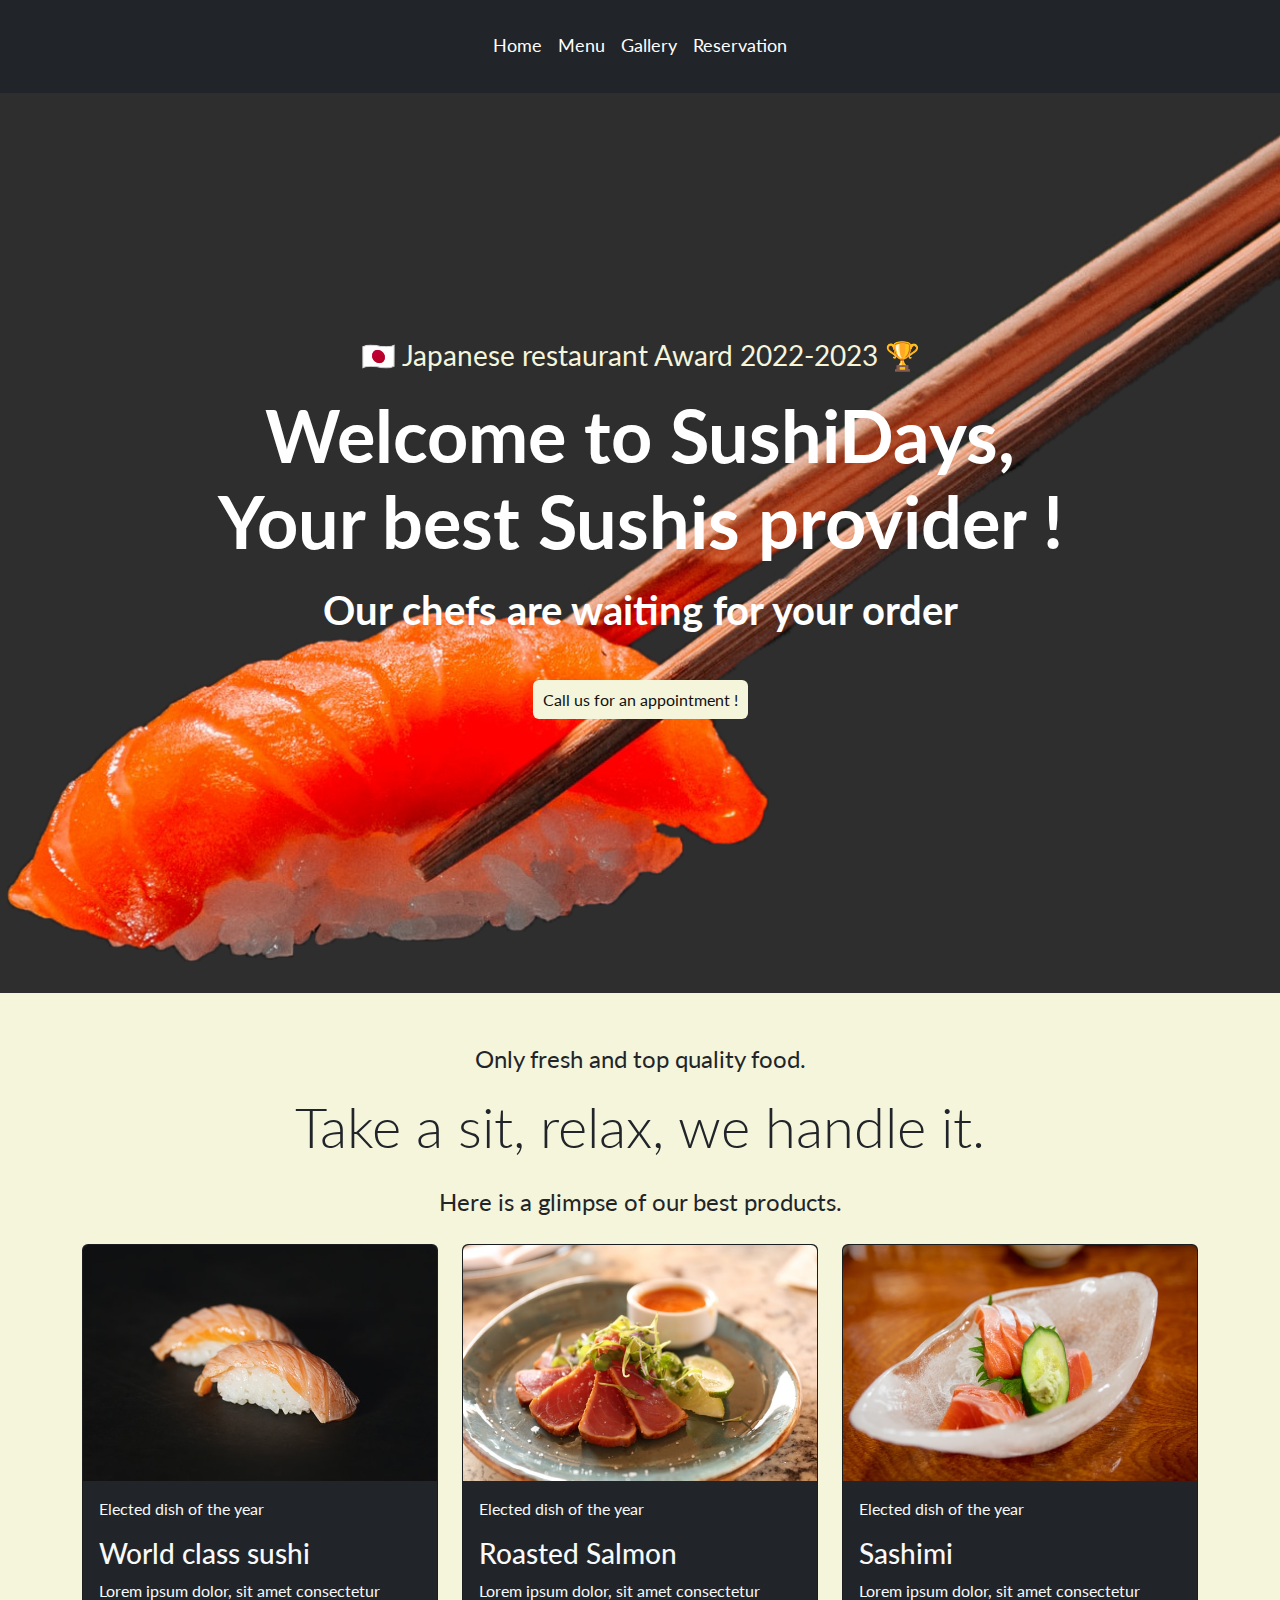
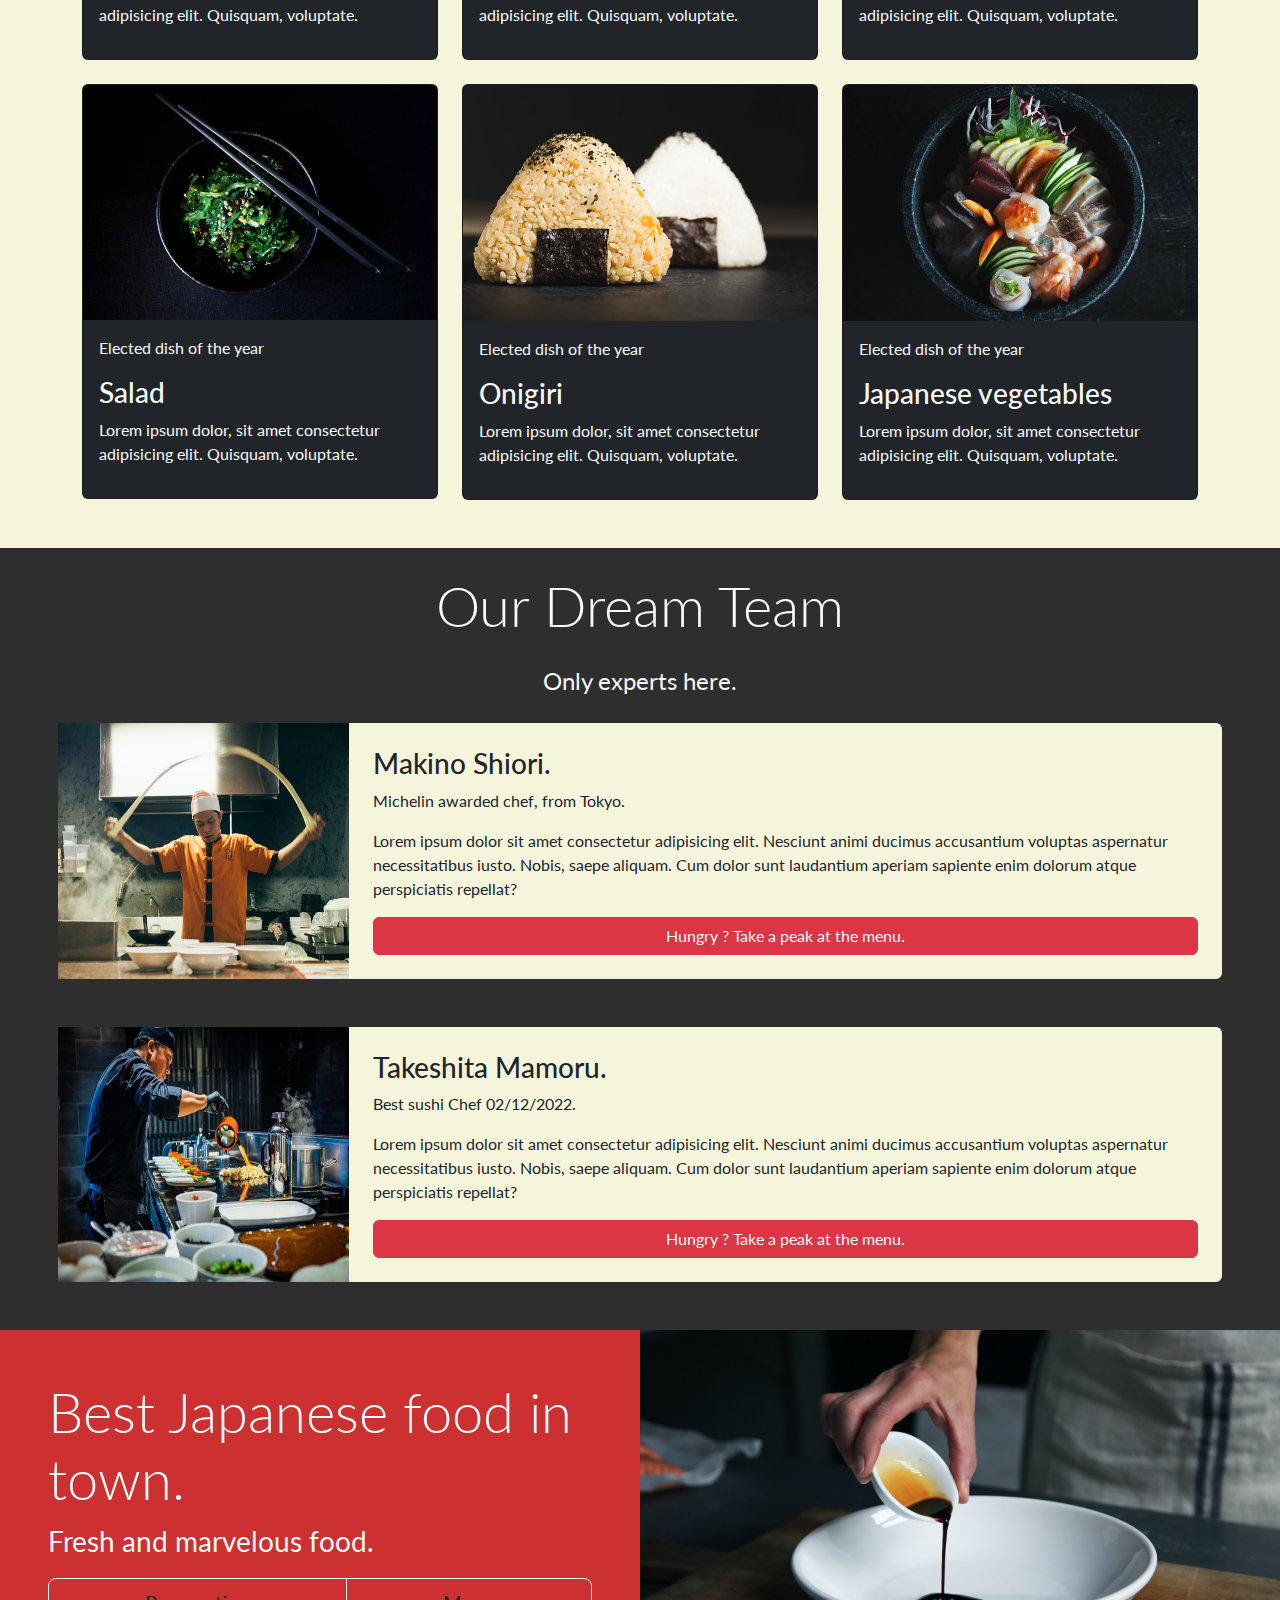
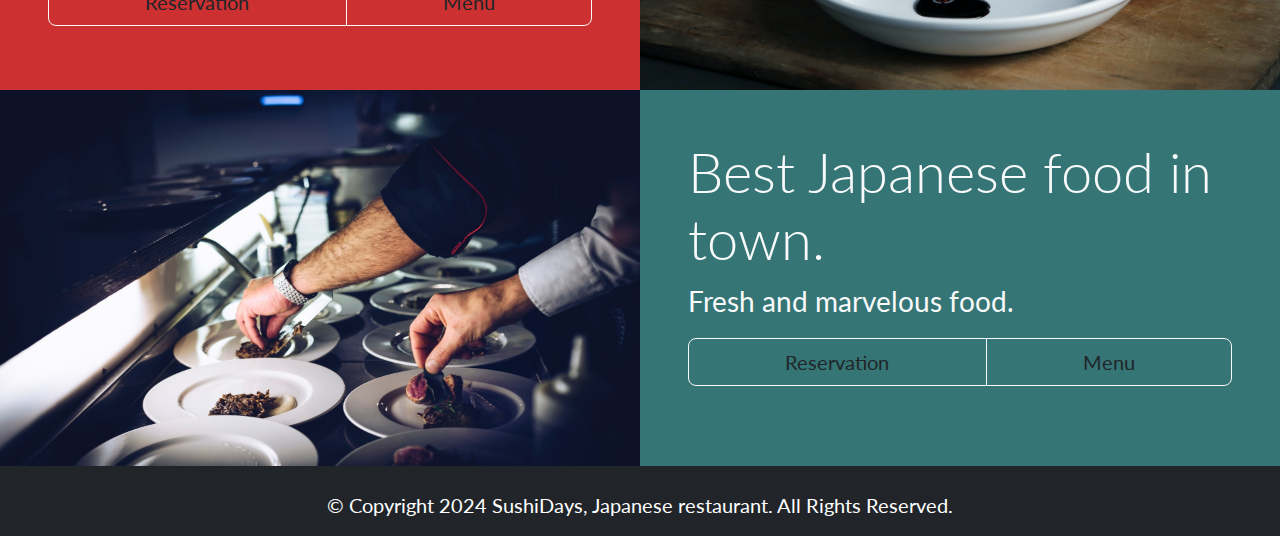
==== index.html @ d3582f54 "Ajout de contenu dans la balise h1" ====
<!DOCTYPE html>
<html lang="en">
  <head>
    <meta charset="UTF-8" />
    <meta name="viewport" content="width=device-width, initial-scale=1.0" />
    <title>SushiDays, japanese restaurant. Home</title>
    <link rel="shortcut icon" href="img/Frame 94.png" type="image/x-icon" />
    <link
      href="https://cdn.jsdelivr.net/npm/bootstrap@5.3.3/dist/css/bootstrap.min.css"
      rel="stylesheet"
      integrity="sha384-QWTKZyjpPEjISv5WaRU9OFeRpok6YctnYmDr5pNlyT2bRjXh0JMhjY6hW+ALEwIH"
      crossorigin="anonymous"
    />
    <link rel="stylesheet" href="style.css" />
  </head>
  <body>
    <header
      class="d-flex flex-column justify-content-center bg-dark w-100 px-2 py-4"
    >
      <ul class="nav nav-underline justify-content-center">
        <li class="nav-item">
          <a href="index.html" class="nav-link text-white">Home</a>
        </li>
        <li class="nav-item">
          <a href="menu.html" class="nav-link text-white">Menu</a>
        </li>
        <li class="nav-item">
          <a href="gallery.html" class="nav-link text-white">Gallery</a>
        </li>
        <li class="nav-item">
          <a href="reservation.html" class="nav-link text-white">Reservation</a>
        </li>
      </ul>
    </header>
    <div
      class="home text-center pb-5 d-flex flex-column justify-content-center align-center"
    >
      <div class="container pt-2">
        <p class="fs-3 award">🇯🇵 Japanese restaurant Award 2022-2023 🏆</p>
        <h1 class="display-2 text-white fw-bold mb-3">
          Welcome to SushiDays,<br />
          Your best Sushis provider !
        </h1>
        <p class="fs-1 text-white mb-5 fw-bolder">
          Our chefs are waiting for your order
        </p>
        <a href="reservation.html" class="button text-center"
          >Call us for an appointment !</a
        >
      </div>
    </div>
    <main class="main__content">
      <section id="presentation__products__section" class="p-5">
        <div class="container">
          <p class="fs-4 text-center">Only fresh and top quality food.</p>
          <h2 class="display-4 text-center mb-4">
            Take a sit, relax, we handle it.
          </h2>
          <p class="text-center fs-4 mb-4">
            Here is a glimpse of our best products.
          </p>

          <div class="row row-cols-1 row-cols-md-2 row-cols-lg-3 g-4">
            <article>
              <div class="card bg-dark text-light" style="min-height: 400px">
                <img
                  src="img/sushi-dish.jpg"
                  alt="sushi"
                  class="img-fluid rounded-top"
                />
                <div class="card-body">
                  <p>Elected dish of the year</p>
                  <h3>World class sushi</h3>
                  <p>
                    Lorem ipsum dolor, sit amet consectetur adipisicing elit.
                    Quisquam, voluptate.
                  </p>
                </div>
              </div>
            </article>

            <article>
              <div class="card bg-dark text-light" style="min-height: 400px">
                <img
                  src="img/roasted-salmon.jpg"
                  alt="roasted salmon"
                  class="img-fluid rounded-top"
                />
                <div class="card-body">
                  <p>Elected dish of the year</p>
                  <h3>Roasted Salmon</h3>
                  <p>
                    Lorem ipsum dolor, sit amet consectetur adipisicing elit.
                    Quisquam, voluptate.
                  </p>
                </div>
              </div>
            </article>

            <article>
              <div class="card bg-dark text-light" style="min-height: 400px">
                <img
                  src="img/sashimi.jpg"
                  alt="sashimi"
                  class="img-fluid rounded-top"
                />
                <div class="card-body">
                  <p>Elected dish of the year</p>
                  <h3>Sashimi</h3>
                  <p>
                    Lorem ipsum dolor, sit amet consectetur adipisicing elit.
                    Quisquam, voluptate.
                  </p>
                </div>
              </div>
            </article>

            <article>
              <div class="card bg-dark text-light" style="min-height: 400px">
                <img
                  src="img/reservation-1.jpg"
                  alt="salad"
                  class="img-fluid rounded-top"
                />
                <div class="card-body">
                  <p>Elected dish of the year</p>
                  <h3>Salad</h3>
                  <p>
                    Lorem ipsum dolor, sit amet consectetur adipisicing elit.
                    Quisquam, voluptate.
                  </p>
                </div>
              </div>
            </article>

            <article>
              <div class="card bg-dark text-light" style="min-height: 400px">
                <img
                  src="img/reservation-2.jpg"
                  alt="Onigiri"
                  class="img-fluid rounded-top"
                />
                <div class="card-body">
                  <p>Elected dish of the year</p>
                  <h3>Onigiri</h3>
                  <p>
                    Lorem ipsum dolor, sit amet consectetur adipisicing elit.
                    Quisquam, voluptate.
                  </p>
                </div>
              </div>
            </article>

            <article>
              <div class="card bg-dark text-light" style="min-height: 400px">
                <img
                  src="img/reservation-3.jpg"
                  alt="japanese vegetables"
                  class="img-fluid rounded-top"
                />
                <div class="card-body">
                  <p>Elected dish of the year</p>
                  <h3>Japanese vegetables</h3>
                  <p>
                    Lorem ipsum dolor, sit amet consectetur adipisicing elit.
                    Quisquam, voluptate.
                  </p>
                </div>
              </div>
            </article>
          </div>
        </div>
      </section>

      <section id="presentation__chief__section" class="d-flex flex-column">
        <h2 class="display-4 text-center text-light my-4">Our Dream Team</h2>
        <p class="fs-4 text-center text-light mb-4">Only experts here.</p>

        <div class="container p-4 p-md-0">
          <div class="row">
            <article
              class="row g-0 flex-column flex-md-row rounded mb-5 background__beige"
            >
              <div class="col-12 col-md-3">
                <img
                  src="img/chef-2.jpg"
                  alt="chef takasima jiro"
                  class="w-100 h-100 d-block"
                />
              </div>
              <div class="col-12 col-md-9">
                <div
                  class="p-4 h-100 d-flex flex-column justify-content-center"
                >
                  <h3>Makino Shiori.</h3>
                  <p>Michelin awarded chef, from Tokyo.</p>
                  <p>
                    Lorem ipsum dolor sit amet consectetur adipisicing elit.
                    Nesciunt animi ducimus accusantium voluptas aspernatur
                    necessitatibus iusto. Nobis, saepe aliquam. Cum dolor sunt
                    laudantium aperiam sapiente enim dolorum atque perspiciatis
                    repellat?
                  </p>
                  <a href="menu.html" class="btn btn-danger text-light"
                    >Hungry ? Take a peak at the menu.</a
                  >
                </div>
              </div>
            </article>

            <article
              class="row g-0 flex-column flex-md-row rounded mb-5 background__beige"
            >
              <div class="col-12 col-md-3">
                <img
                  src="img/chef-3.jpg"
                  alt="chef takasima jiro"
                  class="w-100 h-100 d-block"
                />
              </div>
              <div class="col-12 col-md-9">
                <div
                  class="p-4 h-100 d-flex flex-column justify-content-center"
                >
                  <h3>Takeshita Mamoru.</h3>
                  <p>Best sushi Chef 02/12/2022.</p>
                  <p>
                    Lorem ipsum dolor sit amet consectetur adipisicing elit.
                    Nesciunt animi ducimus accusantium voluptas aspernatur
                    necessitatibus iusto. Nobis, saepe aliquam. Cum dolor sunt
                    laudantium aperiam sapiente enim dolorum atque perspiciatis
                    repellat?
                  </p>
                  <a href="menu.html" class="btn btn-danger text-light"
                    >Hungry ? Take a peak at the menu.</a
                  >
                </div>
              </div>
            </article>
          </div>
        </div>
      </section>

      <section class="row row-cols-1 row-cols-md-2 text-light g-0">
        <div
          class="background__red order-1 p-5 ps-4 ps-lg-5 ps-md-5 d-flex flex-column"
        >
          <h2 class="display-4">Best Japanese food in town.</h2>
          <p class="fs-3">Fresh and marvelous food.</p>
          <div class="btn-group">
            <a
              href="reservation.html"
              class="btn btn-lg btn-outline-light text-dark"
              >Reservation</a
            >
            <a href="menu.html" class="btn btn-lg btn-outline-light text-dark"
              >Menu</a
            >
          </div>
        </div>

        <img src="img/img-slider-1.jpg" alt="Sauce" class="order-2" />

        <div
          class="background__darkless order-3 order-md-4 p-5 ps-4 ps-lg-5 ps-md-5 d-flex flex-column"
        >
          <h2 class="display-4">Best Japanese food in town.</h2>
          <p class="fs-3">Fresh and marvelous food.</p>
          <div class="btn-group">
            <a
              href="reservation.html"
              class="btn btn-lg btn-outline-light text-dark"
              >Reservation</a
            >
            <a href="menu.html" class="btn btn-lg btn-outline-light text-dark"
              >Menu</a
            >
          </div>
        </div>

        <img
          src="img/img-slider-2.jpg"
          alt="cuisine du restaurant sushiDays"
          class="order-4 order-md-3"
        />
      </section>
    </main>
    <footer
      class="bg-dark text-white d-flex justify-content-center align-items-center px-2 pt-4"
    >
      <p class="fs-5 text-center">
        &copy; Copyright 2024 SushiDays, Japanese restaurant. All Rights
        Reserved.
      </p>
    </footer>
    <script
      src="https://cdn.jsdelivr.net/npm/bootstrap@5.3.3/dist/js/bootstrap.bundle.min.js"
      integrity="sha384-YvpcrYf0tY3lHB60NNkmXc5s9fDVZLESaAA55NDzOxhy9GkcIdslK1eN7N6jIeHz"
      crossorigin="anonymous"
    ></script>
  </body>
</html>
---- style.css ----
/**** Importation de la police Lato ****/

@import url('https://fonts.googleapis.com/css2?family=Lato:ital,wght@0,100;0,300;0,400;0,700;0,900;1,100;1,300;1,400;1,700;1,900&display=swap');

/**** Reset ****/

*,
::before,
::after {
    margin: 0;
    padding: 0;
    box-sizing: border-box;
}

/**** Style général de la page ****/

body {
    width: 100%;
    min-height: 100vh;
    display: flex;
    flex-direction: column;
    font-family: "Lato", sans-serif;
}

.home,
#presentation__chief__section {
    background-color: #2e2e2e;
}

.home {
    background-image: url(img/sushi.png);
    background-repeat: no-repeat;
    background-position: center;
    background-size: cover;
    height: 100vh;
}

li {
    font-size: 18px;
}

.award {
    color: #f5f5dc;
}

.button {
    text-decoration: none;
    padding: 10px;
    border-radius: 6px;
    background-color: #f5f5dc;
    color: #111111;
    text-align: center;
    transition: opacity 0.3s ease-in-out;
}

.button:hover {
    opacity: 0.9;
}

.main__content {
    flex-grow: 1;
    background-color: #f5f5dc;
}

#presentation__products__section,
.background__beige,
#menu__accordion {
    background-color: #f5f5dc;
}

#presentation__products__section article div {
    transition: box-shadow 0.4s ease-in-out;
}

#presentation__products__section article div:hover {
    box-shadow: 0 4px 12px 0 rgba(0, 0, 0, 0.69);
}

#presentation__chief__section article {
    transition: transform 0.4s ease-in-out;
}

#presentation__chief__section article:hover {
    transform: translateY(-12px);
}

.background__red {
    background-color: #cc3030;
}

.background__darkless {
    background-color: #357575;
}

iframe {
    width: 100%;
    height: 450px;
    border: none;
    border-radius: 6px;
}

i {
    padding-right: 10px;
}

.reservation__btn {
    background-color: #2e2e2e;
    color: #ffffff;
}
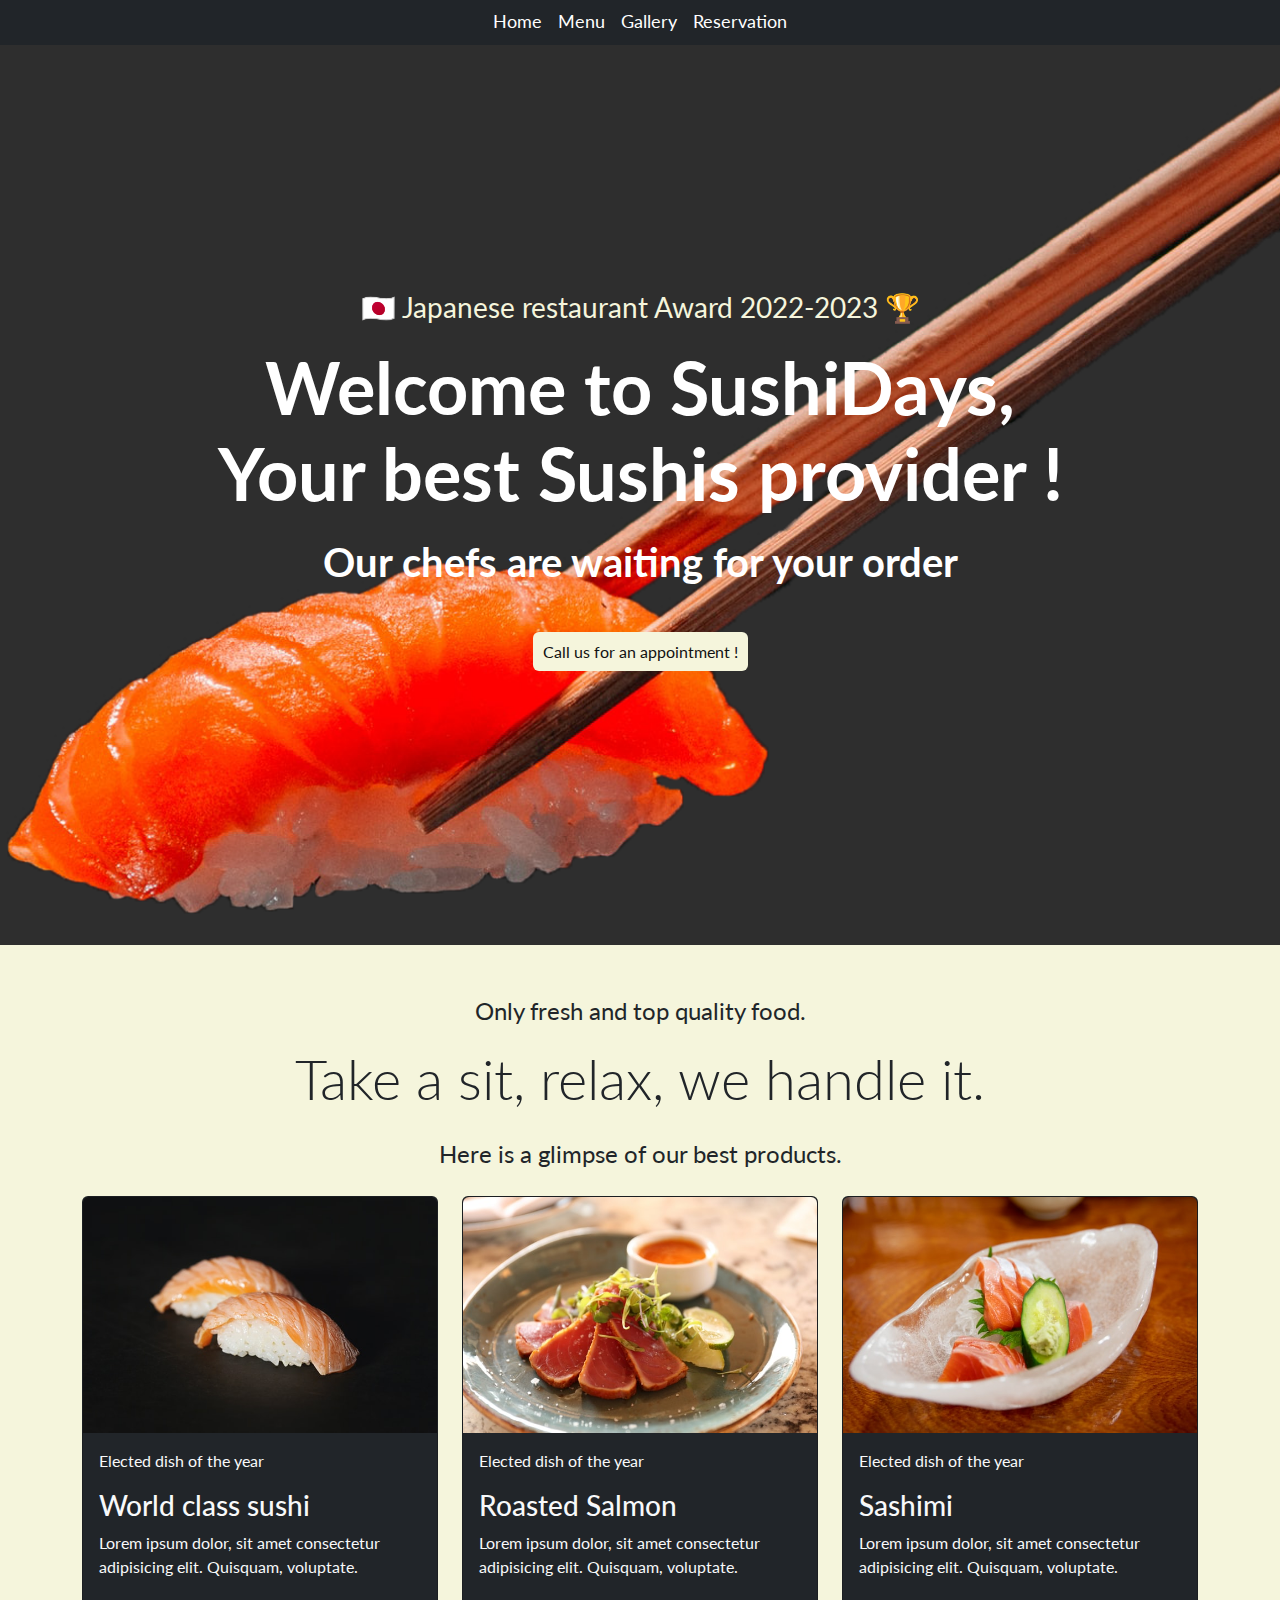
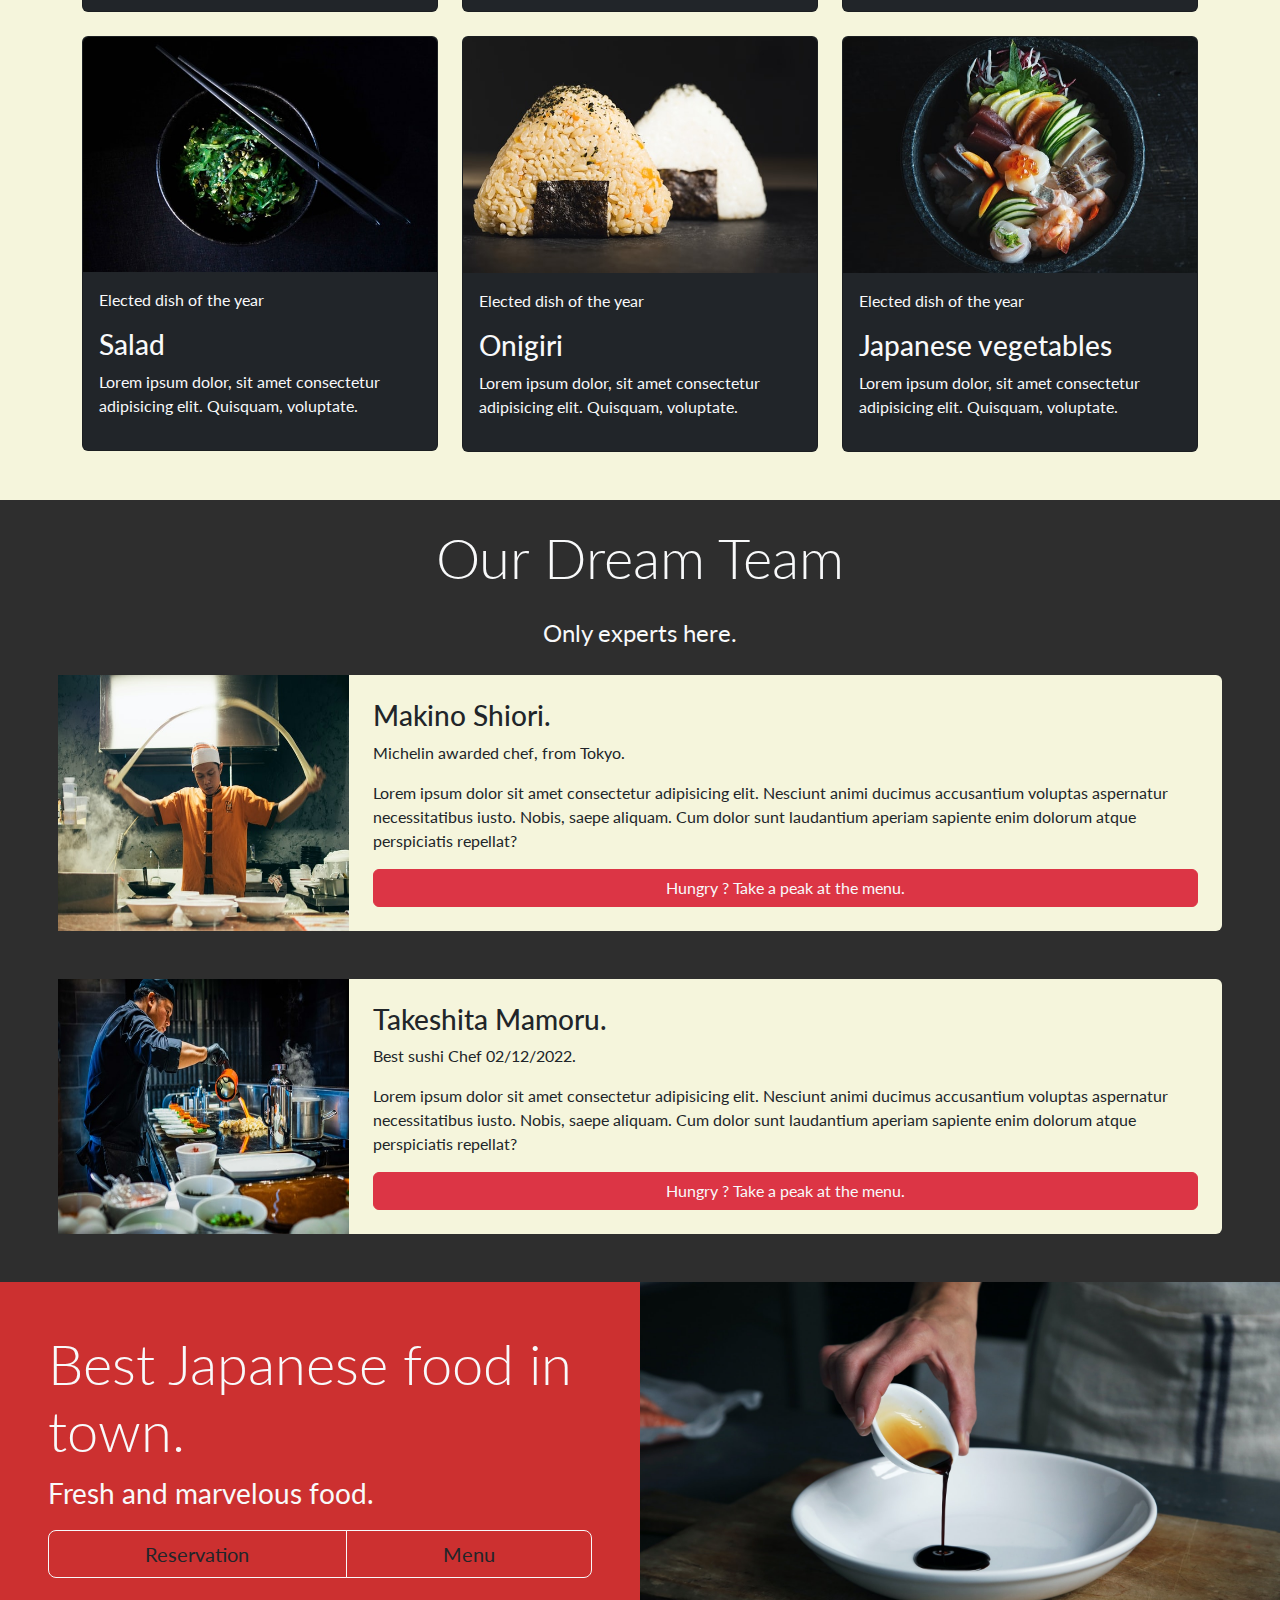
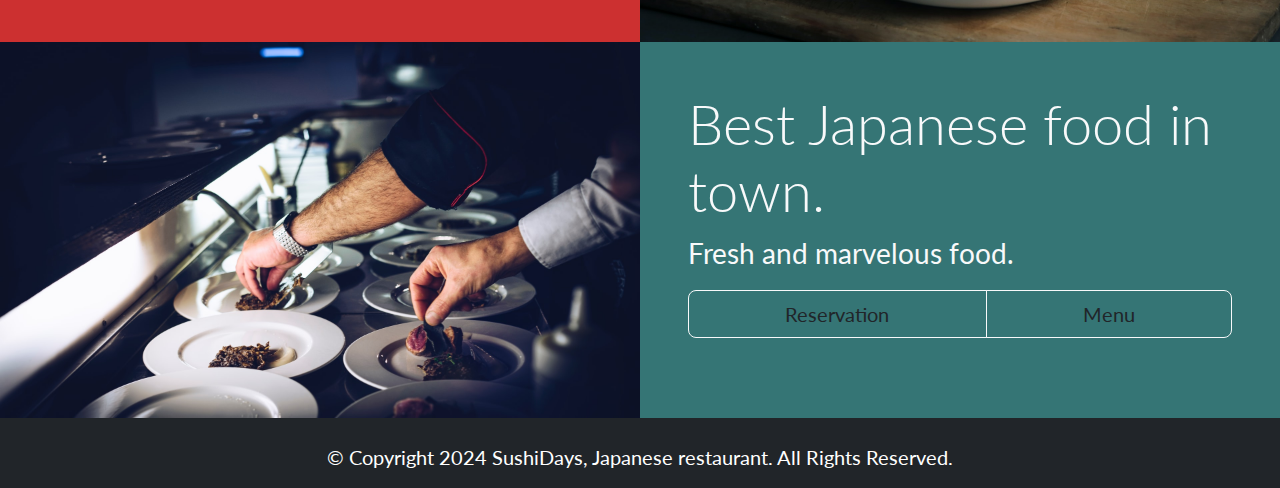
==== commit 5c3b4dd2: "Mise à jour des classes du header" ====
--- a/index.html
+++ b/index.html
@@ -15,7 +15,7 @@
   </head>
   <body>
     <header
-      class="d-flex flex-column justify-content-center bg-dark w-100 px-2 py-4"
+      class="d-flex flex-column justify-content-center bg-dark w-100 px-2"
     >
       <ul class="nav nav-underline justify-content-center">
         <li class="nav-item">
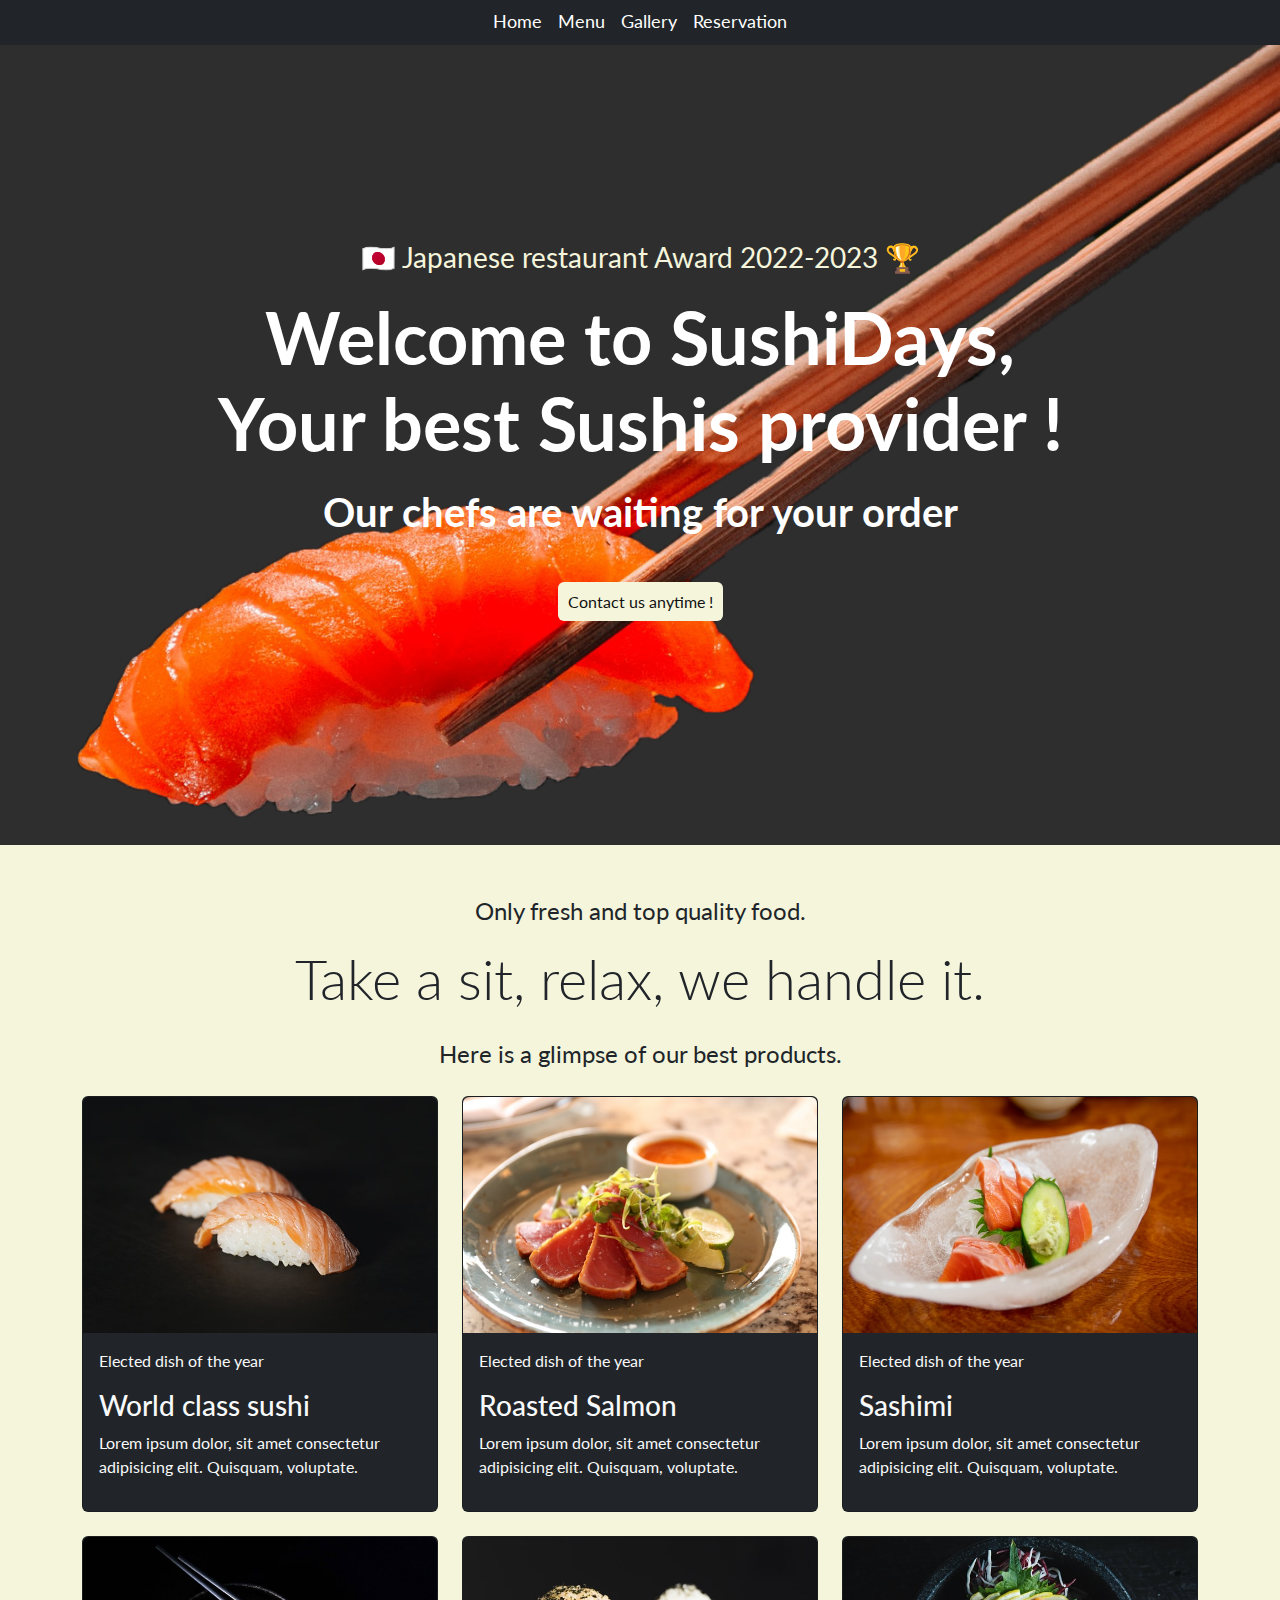
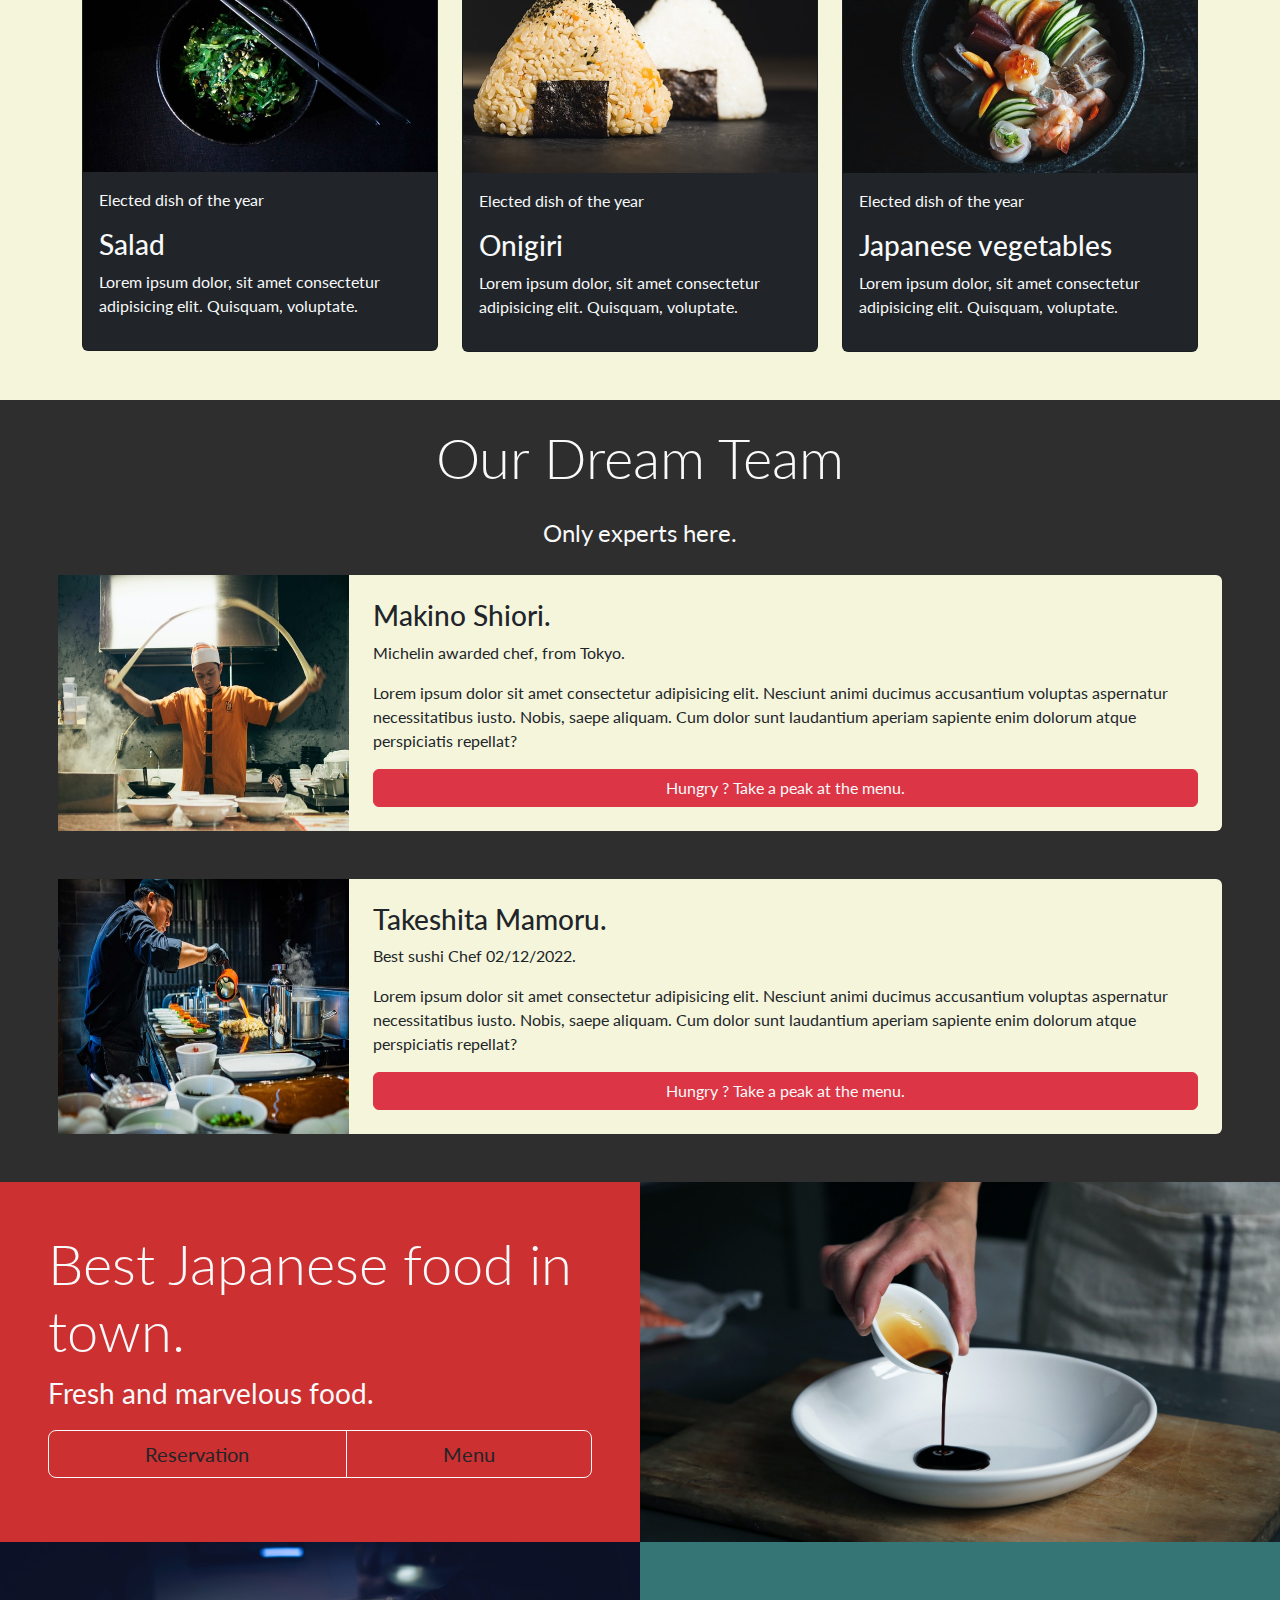
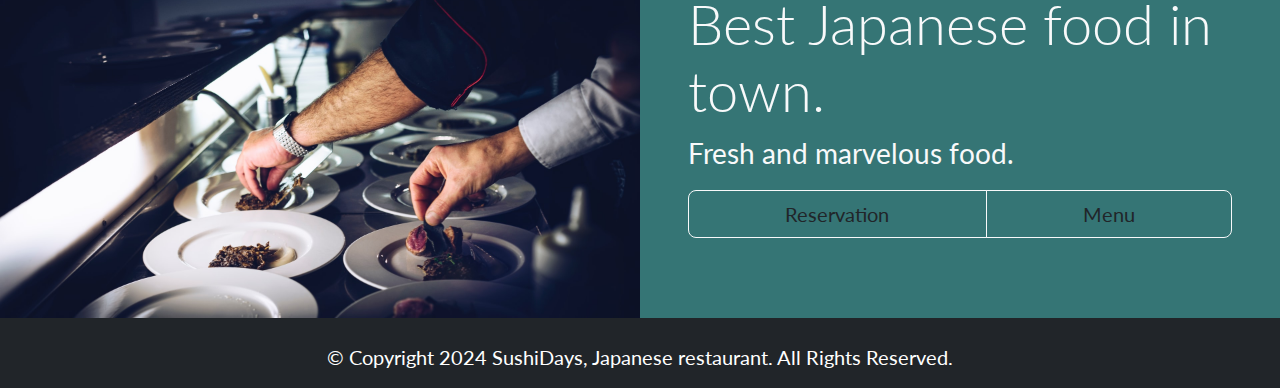
==== commit 78b73149: "Mise  à jour des fichiers" ====
--- a/index.html
+++ b/index.html
@@ -44,8 +44,8 @@
         <p class="fs-1 text-white mb-5 fw-bolder">
           Our chefs are waiting for your order
         </p>
-        <a href="reservation.html" class="button text-center"
-          >Call us for an appointment !</a
+        <a href="reservation.html" class="button text-center">
+          Contact us anytime !</a
         >
       </div>
     </div>
--- a/style.css
+++ b/style.css
@@ -32,7 +32,8 @@
     background-repeat: no-repeat;
     background-position: center;
     background-size: cover;
-    height: 100vh;
+    /*height: 100vh;*/
+    height: 800px;
 }
 
 li {
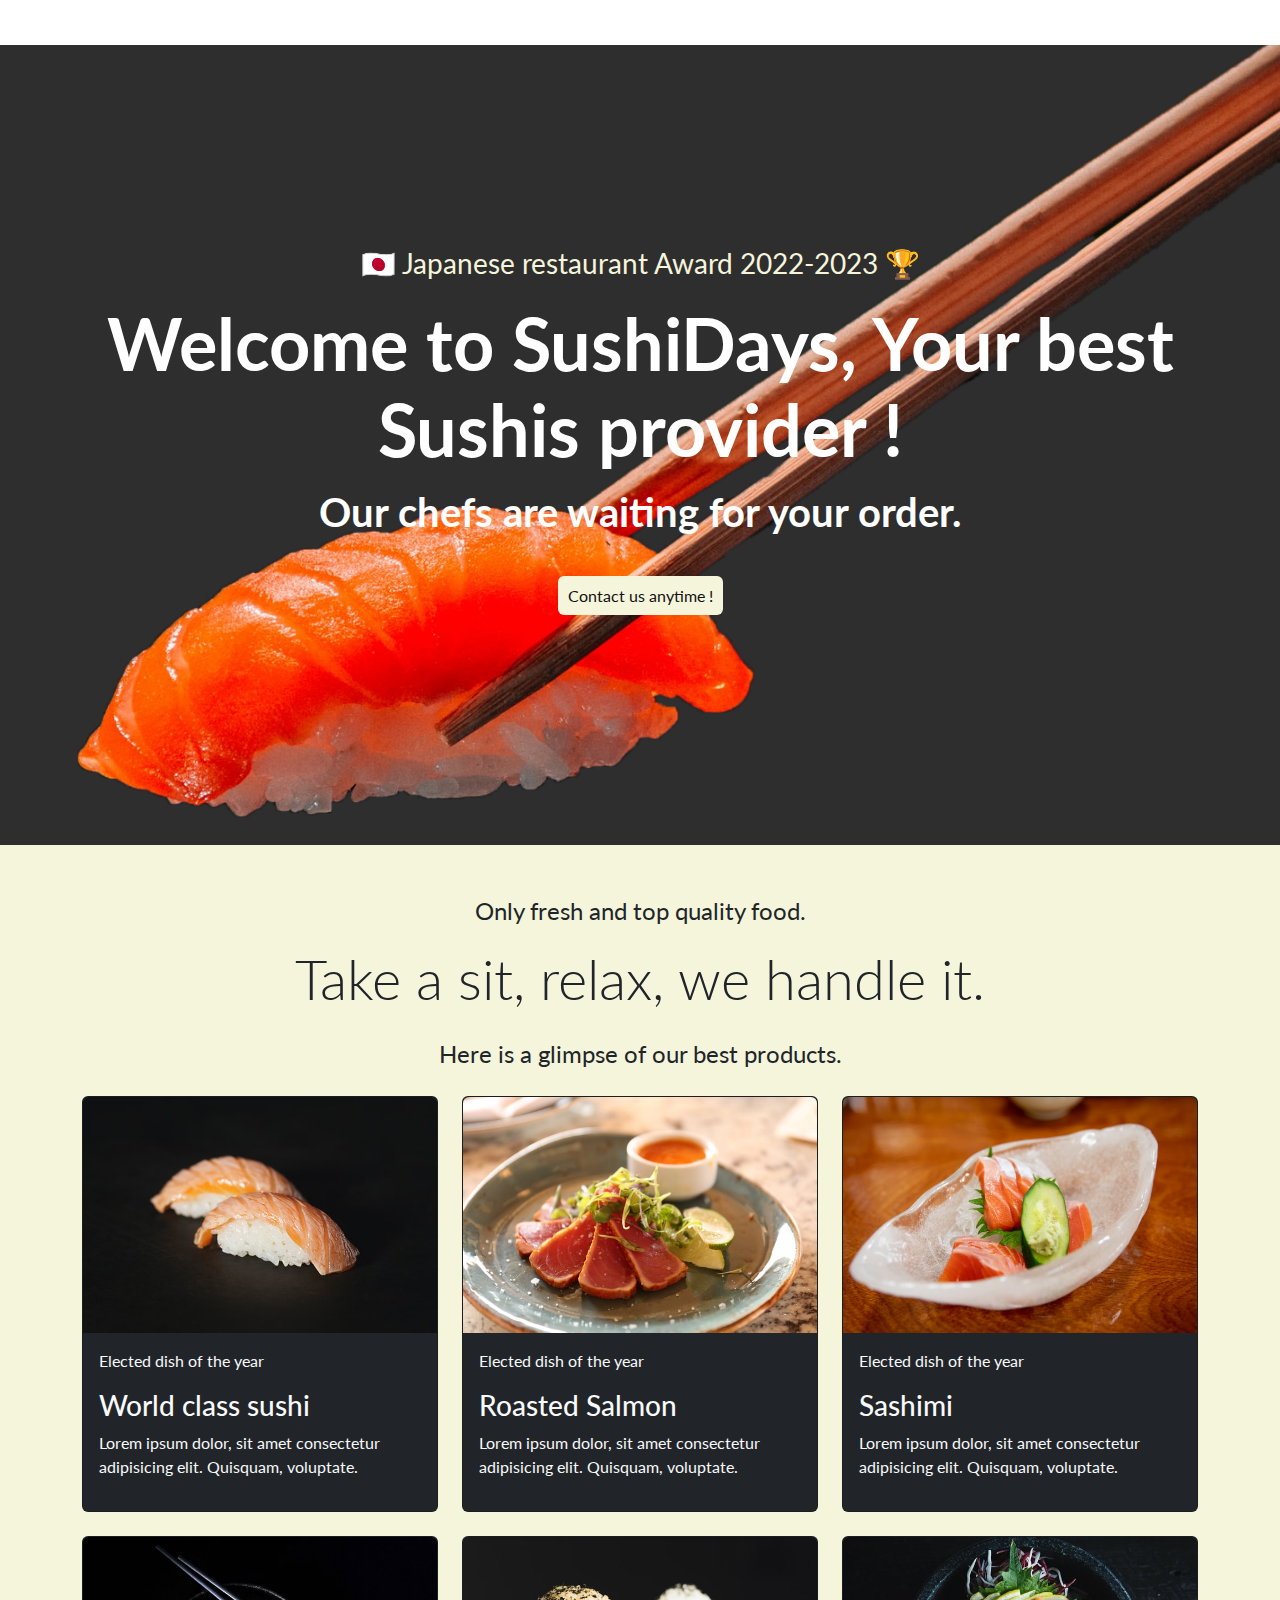
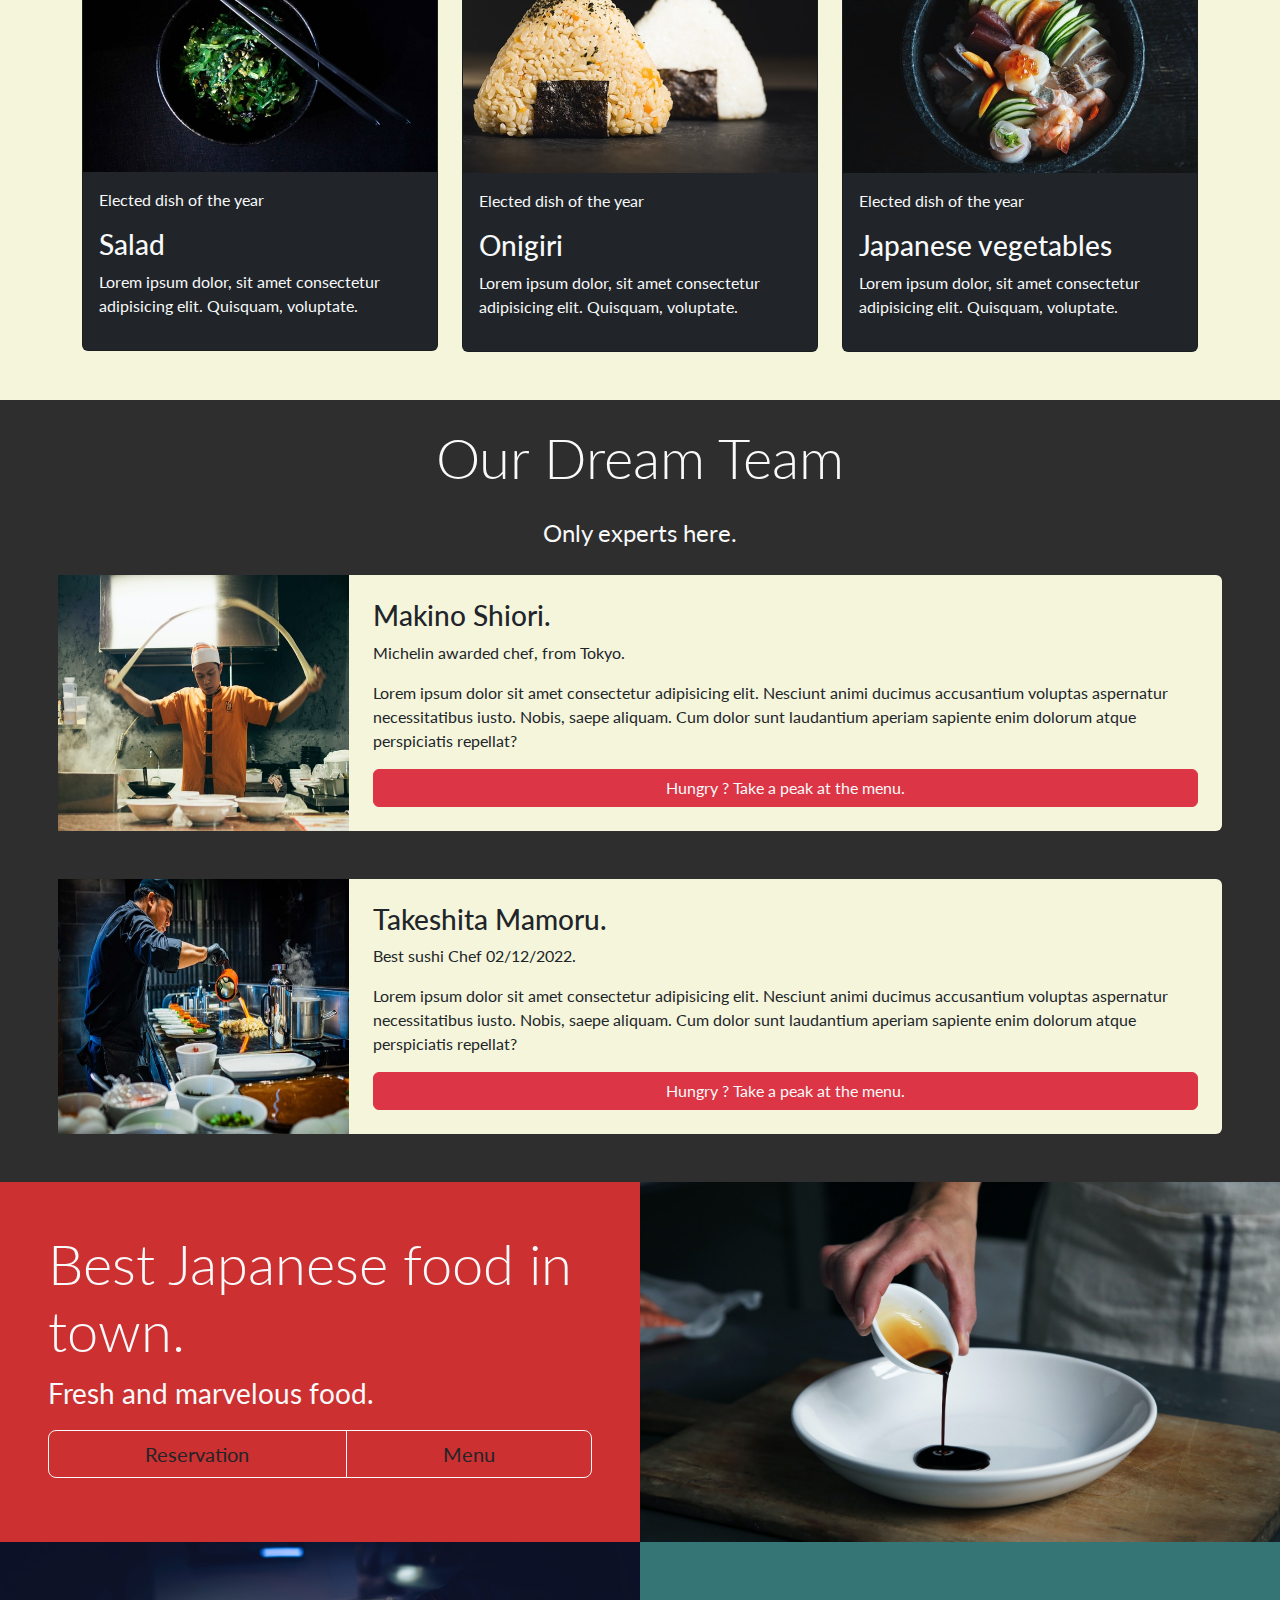
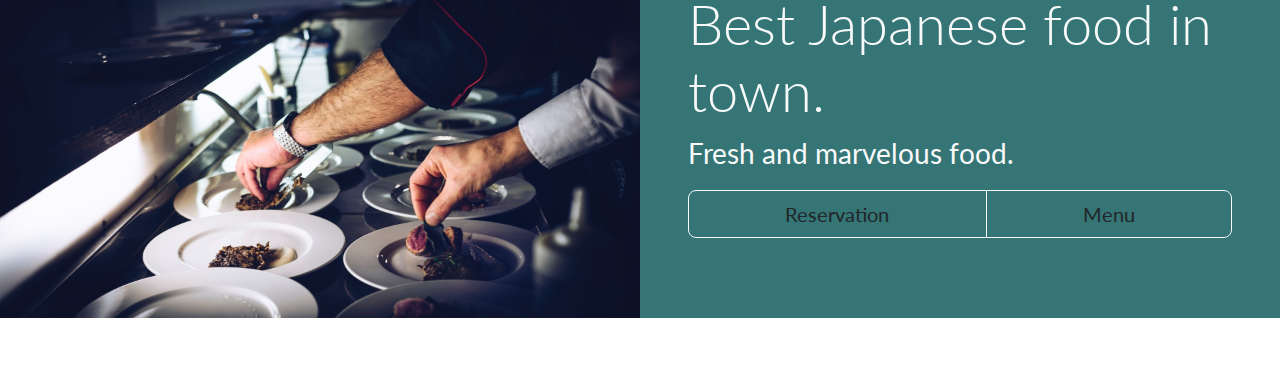
==== commit 22f3550f: "Réorganisation du code + suppression de classes" ====
--- a/index.html
+++ b/index.html
@@ -14,9 +14,7 @@
     <link rel="stylesheet" href="style.css" />
   </head>
   <body>
-    <header
-      class="d-flex flex-column justify-content-center bg-dark w-100 px-2"
-    >
+    <header class="d-flex flex-column justify-content-center w-100 px-2">
       <ul class="nav nav-underline justify-content-center">
         <li class="nav-item">
           <a href="index.html" class="nav-link text-white">Home</a>
@@ -38,12 +36,11 @@
       <div class="container pt-2">
         <p class="fs-3 award">🇯🇵 Japanese restaurant Award 2022-2023 🏆</p>
         <h1 class="display-2 text-white fw-bold mb-3">
-          Welcome to SushiDays,<br />
-          Your best Sushis provider !
+          Welcome to SushiDays, Your best Sushis provider !
         </h1>
-        <p class="fs-1 text-white mb-5 fw-bolder">
-          Our chefs are waiting for your order
-        </p>
+        <h2 class="fs-1 text-white mb-5 fw-bolder">
+          Our chefs are waiting for your order.
+        </h2>
         <a href="reservation.html" class="button text-center">
           Contact us anytime !</a
         >
@@ -286,7 +283,7 @@
       </section>
     </main>
     <footer
-      class="bg-dark text-white d-flex justify-content-center align-items-center px-2 pt-4"
+      class="text-white d-flex justify-content-center align-items-center px-2 pt-4"
     >
       <p class="fs-5 text-center">
         &copy; Copyright 2024 SushiDays, Japanese restaurant. All Rights
--- a/style.css
+++ b/style.css
@@ -64,8 +64,7 @@
 }
 
 #presentation__products__section,
-.background__beige,
-#menu__accordion {
+.background__beige {
     background-color: #f5f5dc;
 }
 
@@ -93,6 +92,14 @@
     background-color: #357575;
 }
 
+.image__description {
+    width: 100px;
+    height: 100px;
+    object-fit: cover;
+    border-radius: 50%;
+    margin-right: 1.5rem;
+}
+
 iframe {
     width: 100%;
     height: 450px;
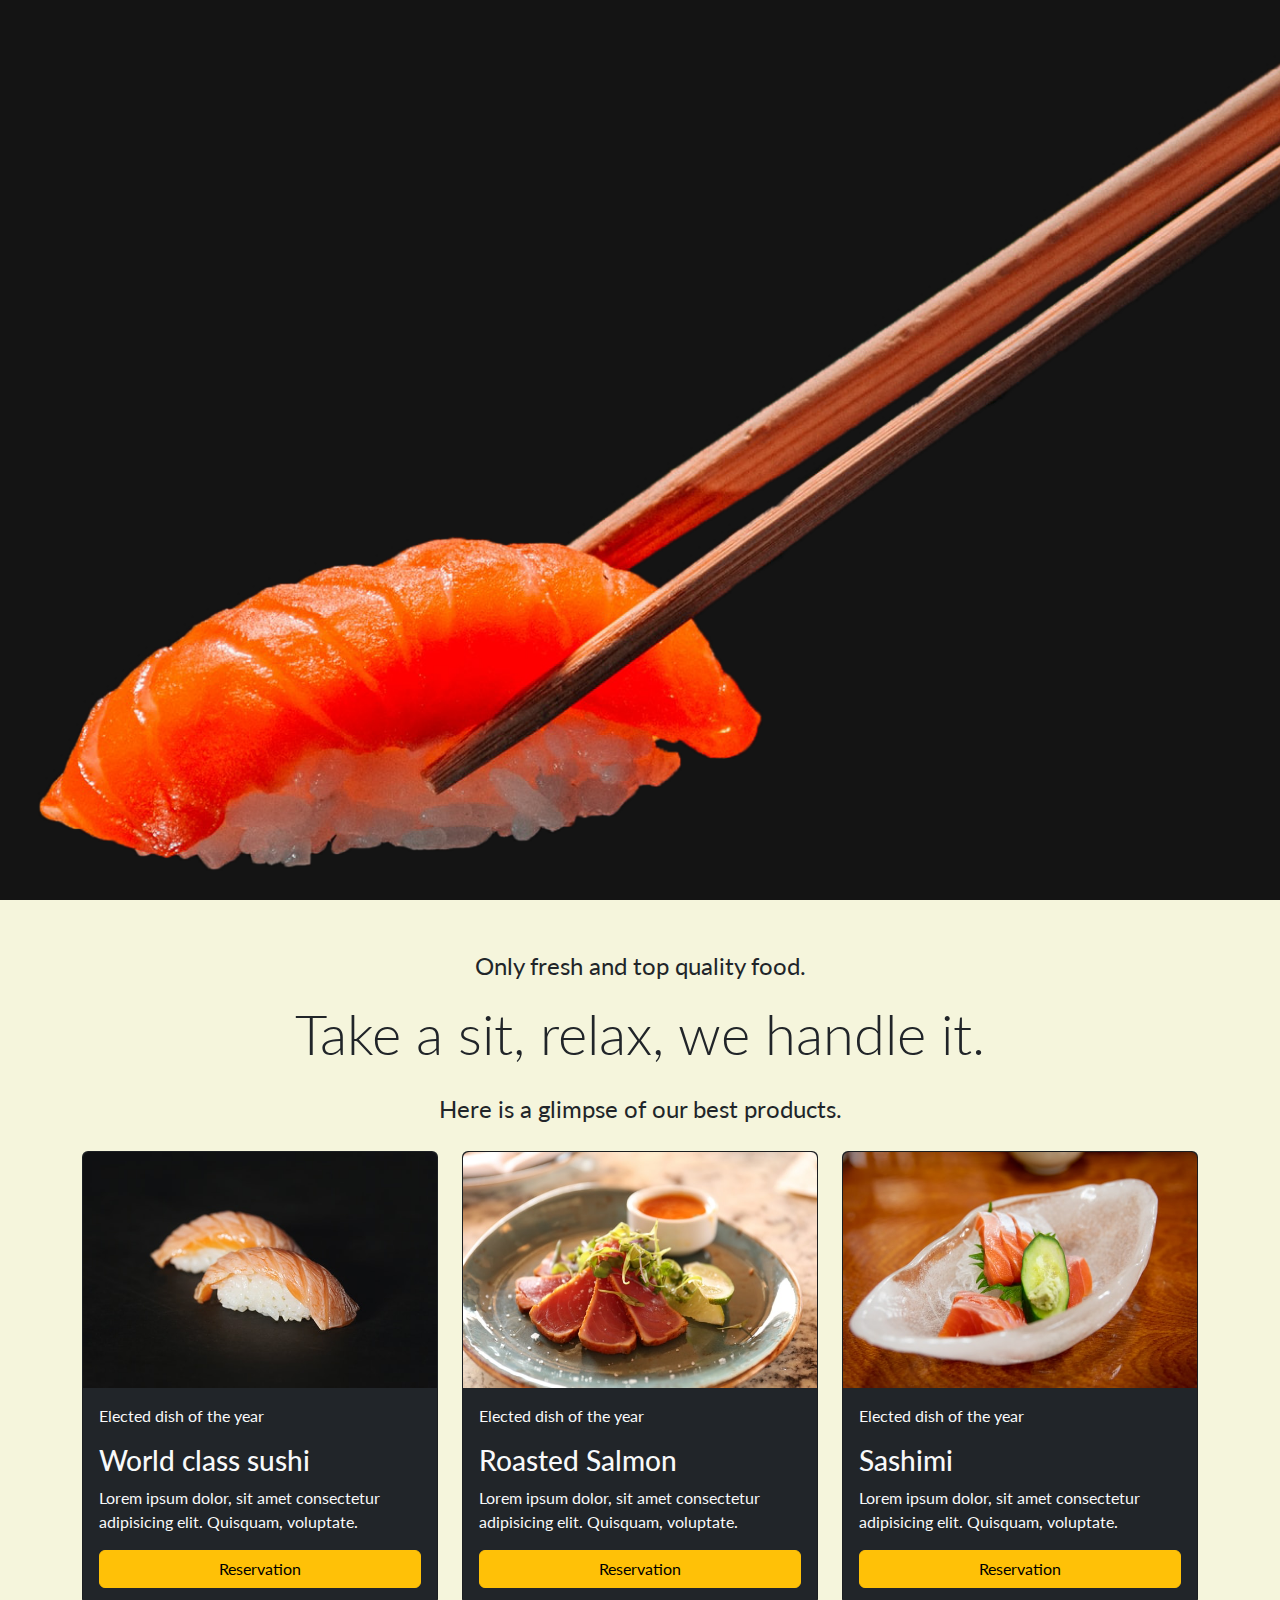
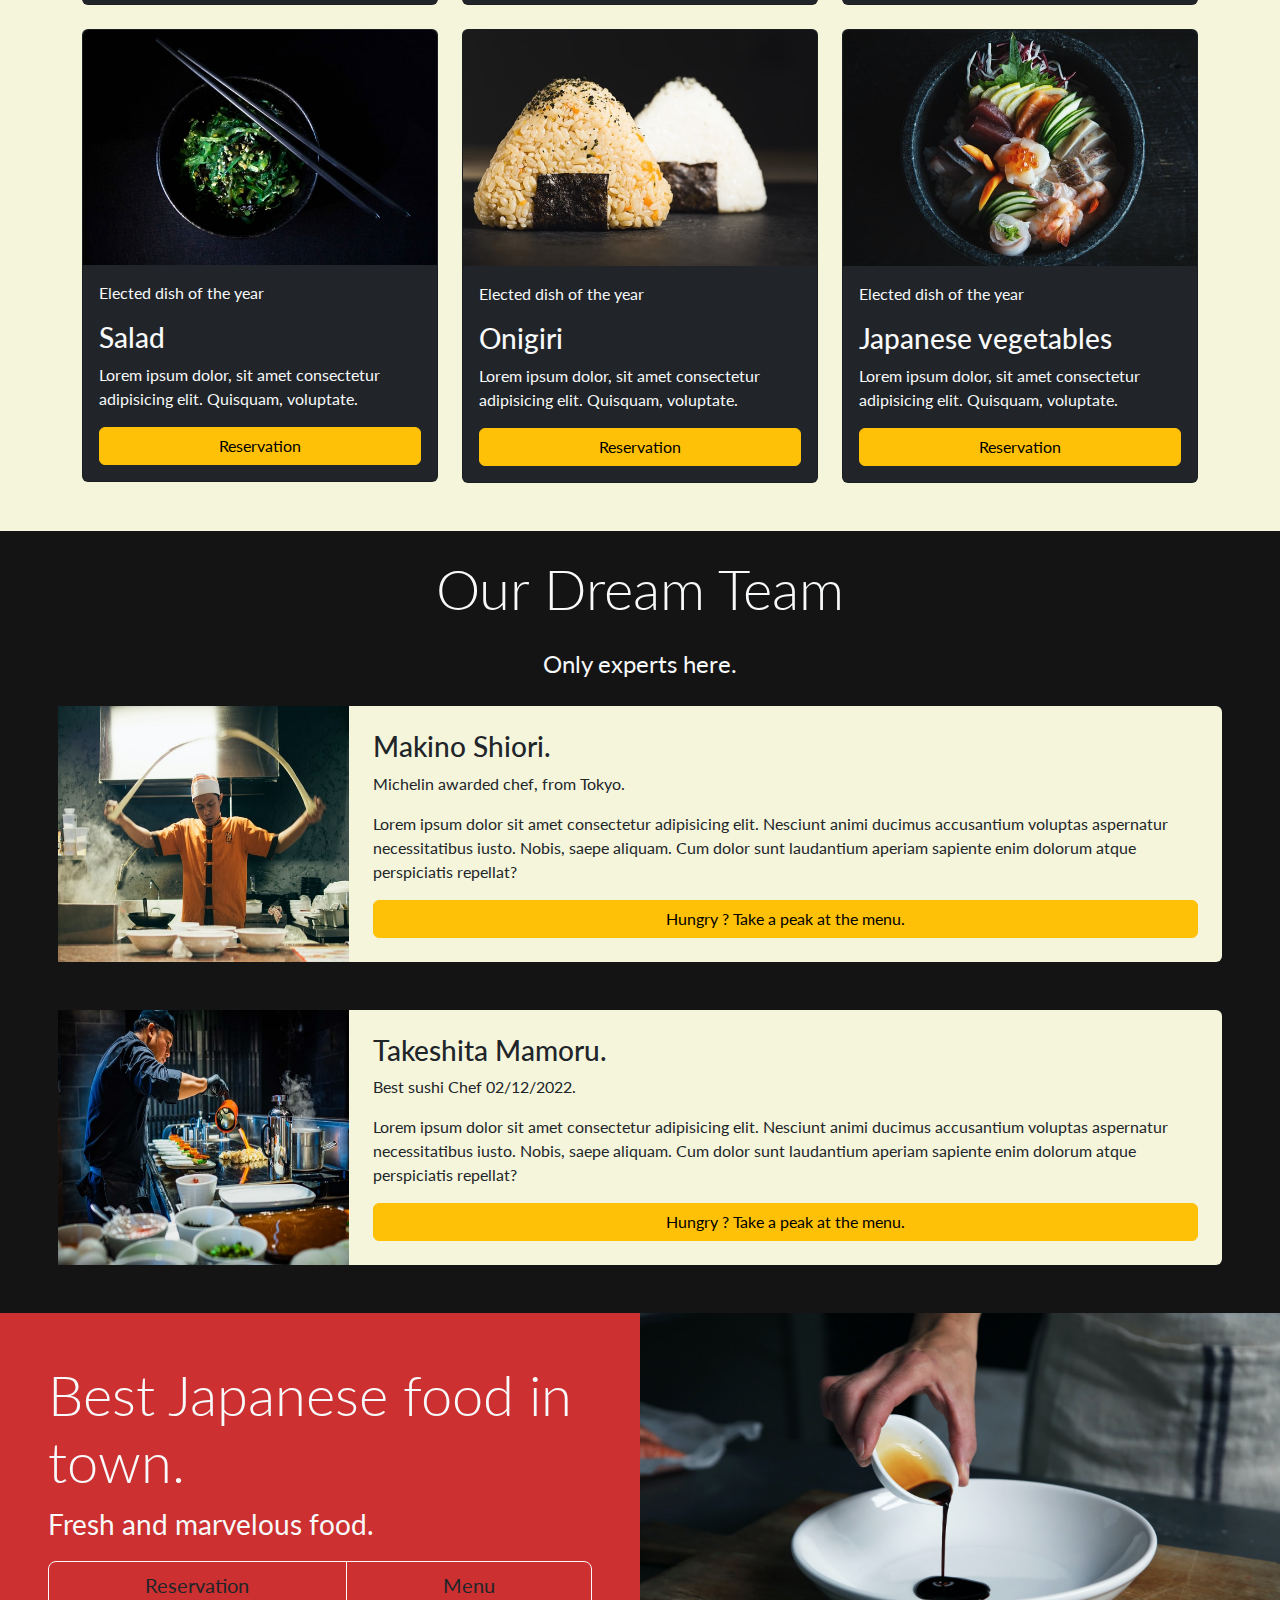
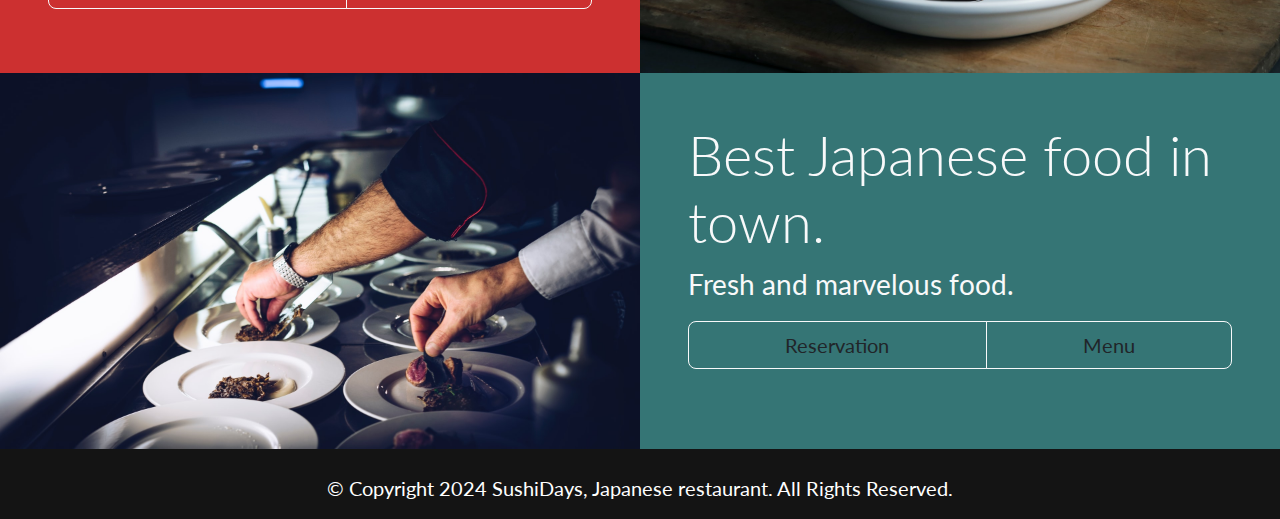
==== commit 70016044: "Ajout de boutons" ====
--- a/index.html
+++ b/index.html
@@ -72,6 +72,9 @@
                     Lorem ipsum dolor, sit amet consectetur adipisicing elit.
                     Quisquam, voluptate.
                   </p>
+                  <a href="reservation.html" class="btn btn-warning w-100"
+                    >Reservation</a
+                  >
                 </div>
               </div>
             </article>
@@ -90,6 +93,9 @@
                     Lorem ipsum dolor, sit amet consectetur adipisicing elit.
                     Quisquam, voluptate.
                   </p>
+                  <a href="reservation.html" class="btn btn-warning w-100"
+                    >Reservation</a
+                  >
                 </div>
               </div>
             </article>
@@ -108,6 +114,9 @@
                     Lorem ipsum dolor, sit amet consectetur adipisicing elit.
                     Quisquam, voluptate.
                   </p>
+                  <a href="reservation.html" class="btn btn-warning w-100"
+                    >Reservation</a
+                  >
                 </div>
               </div>
             </article>
@@ -126,6 +135,9 @@
                     Lorem ipsum dolor, sit amet consectetur adipisicing elit.
                     Quisquam, voluptate.
                   </p>
+                  <a href="reservation.html" class="btn btn-warning w-100"
+                    >Reservation</a
+                  >
                 </div>
               </div>
             </article>
@@ -144,6 +156,9 @@
                     Lorem ipsum dolor, sit amet consectetur adipisicing elit.
                     Quisquam, voluptate.
                   </p>
+                  <a href="reservation.html" class="btn btn-warning w-100"
+                    >Reservation</a
+                  >
                 </div>
               </div>
             </article>
@@ -162,6 +177,9 @@
                     Lorem ipsum dolor, sit amet consectetur adipisicing elit.
                     Quisquam, voluptate.
                   </p>
+                  <a href="reservation.html" class="btn btn-warning w-100"
+                    >Reservation</a
+                  >
                 </div>
               </div>
             </article>
@@ -198,7 +216,7 @@
                     laudantium aperiam sapiente enim dolorum atque perspiciatis
                     repellat?
                   </p>
-                  <a href="menu.html" class="btn btn-danger text-light"
+                  <a href="menu.html" class="btn btn-warning"
                     >Hungry ? Take a peak at the menu.</a
                   >
                 </div>
@@ -228,7 +246,7 @@
                     laudantium aperiam sapiente enim dolorum atque perspiciatis
                     repellat?
                   </p>
-                  <a href="menu.html" class="btn btn-danger text-light"
+                  <a href="menu.html" class="btn btn-warning"
                     >Hungry ? Take a peak at the menu.</a
                   >
                 </div>
--- a/style.css
+++ b/style.css
@@ -22,9 +22,30 @@
     font-family: "Lato", sans-serif;
 }
 
+.nav {
+    opacity: 0;
+    transform: translateY(-30px);
+    animation: appear 0.4s 2s ease-out forwards;
+}
+
+/**** Animation appear ****/
+
+@keyframes appear {
+    100% {
+        opacity: 1;
+        transform: none;
+    }
+}
+
+header,
+footer,
 .home,
 #presentation__chief__section {
-    background-color: #2e2e2e;
+    background-color: #141414;
+}
+
+li {
+    font-size: 18px;
 }
 
 .home {
@@ -32,30 +53,39 @@
     background-repeat: no-repeat;
     background-position: center;
     background-size: cover;
-    /*height: 100vh;*/
-    height: 800px;
+    height: calc(100vh - 45px);
 }
 
-li {
-    font-size: 18px;
+.home p {
+    color: #f5f5dc;
+    opacity: 0;
+    transform: translateX(400px);
+    animation: appear 0.4s 0.4s ease-out forwards;
 }
 
-.award {
-    color: #f5f5dc;
+.home h1 {
+    opacity: 0;
+    transform: translateX(-400px);
+    animation: appear 0.4s 0.8s ease-out forwards;
+}
+
+.home h2 {
+    opacity: 0;
+    transform: translateX(400px);
+    animation: appear 0.4s 1.2s ease-out forwards;
 }
 
 .button {
+    display: inline-block;
     text-decoration: none;
     padding: 10px;
     border-radius: 6px;
     background-color: #f5f5dc;
     color: #111111;
     text-align: center;
-    transition: opacity 0.3s ease-in-out;
-}
-
-.button:hover {
-    opacity: 0.9;
+    opacity: 0;
+    transform: translateY(30px);
+    animation: appear 0.4s 1.6s ease-out forwards;
 }
 
 .main__content {
@@ -81,7 +111,7 @@
 }
 
 #presentation__chief__section article:hover {
-    transform: translateY(-12px);
+    transform: scale(1.02);
 }
 
 .background__red {
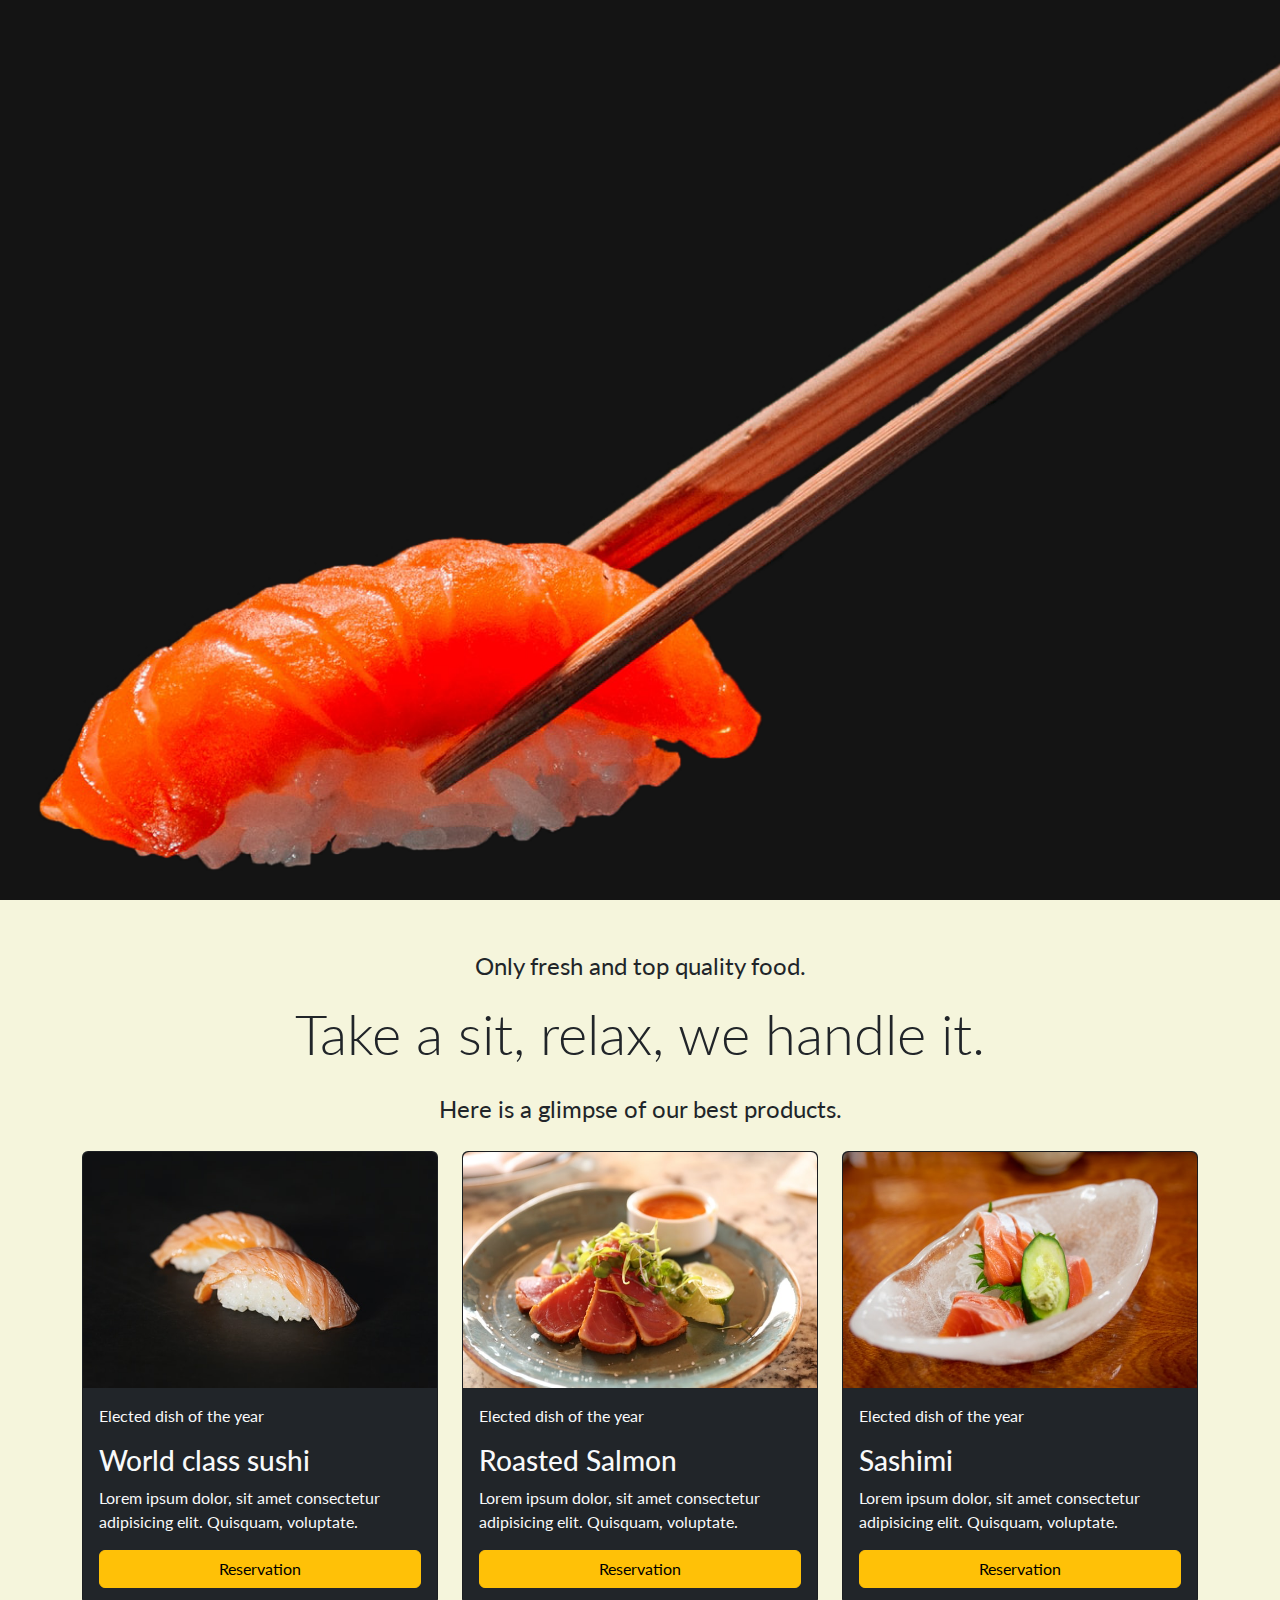
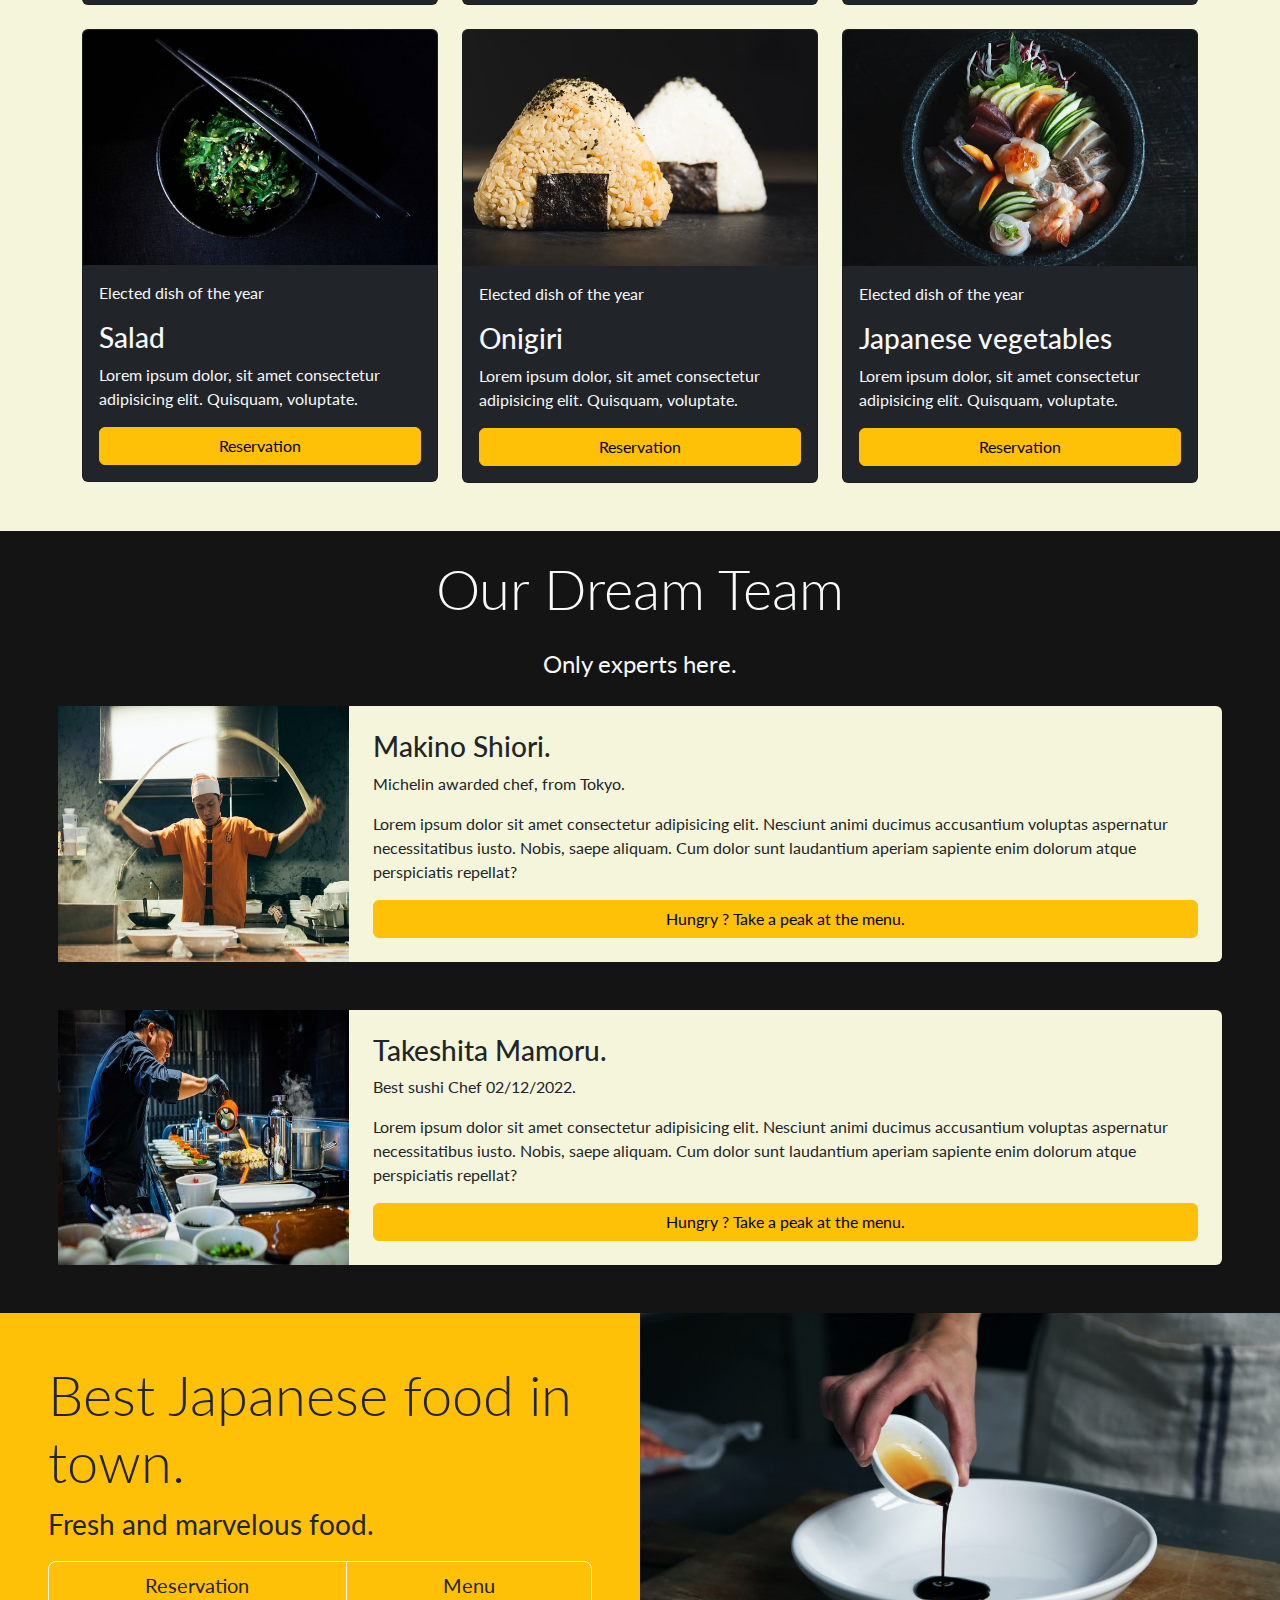
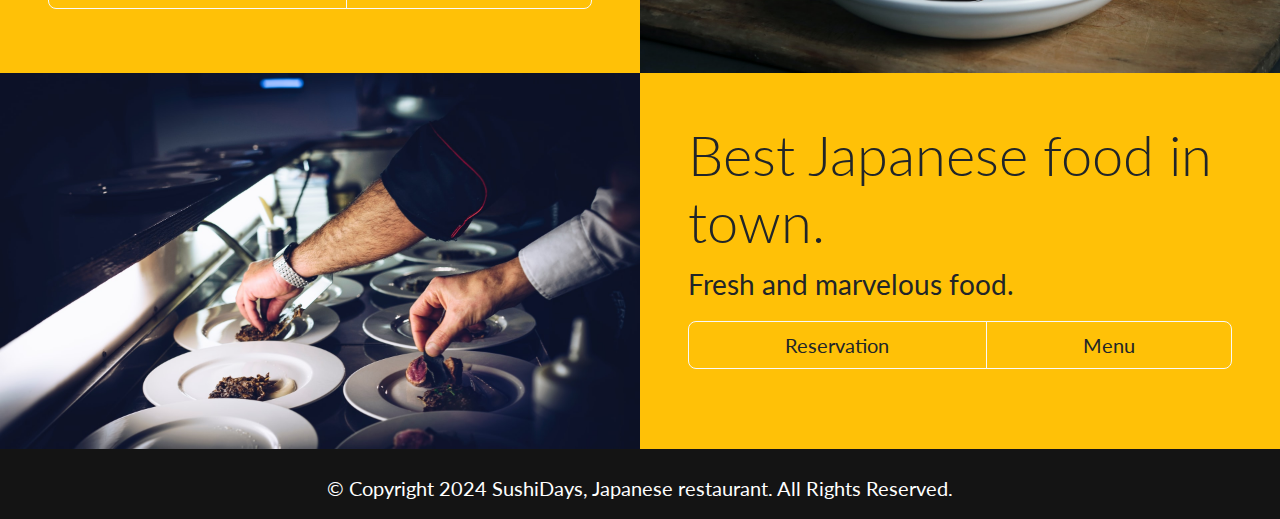
==== commit 44c3369a: "Mise avec jour du code avec suppression de classe et ajout de classes bootstrap" ====
--- a/index.html
+++ b/index.html
@@ -41,7 +41,10 @@
         <h2 class="fs-1 text-white mb-5 fw-bolder">
           Our chefs are waiting for your order.
         </h2>
-        <a href="reservation.html" class="button text-center">
+        <a
+          href="reservation.html"
+          class="button text-center btn btn-warning btn-lg"
+        >
           Contact us anytime !</a
         >
       </div>
@@ -256,9 +259,9 @@
         </div>
       </section>
 
-      <section class="row row-cols-1 row-cols-md-2 text-light g-0">
+      <section class="row row-cols-1 row-cols-md-2 text-dark g-0">
         <div
-          class="background__red order-1 p-5 ps-4 ps-lg-5 ps-md-5 d-flex flex-column"
+          class="bg-warning text-dark order-1 p-5 ps-4 ps-lg-5 ps-md-5 d-flex flex-column"
         >
           <h2 class="display-4">Best Japanese food in town.</h2>
           <p class="fs-3">Fresh and marvelous food.</p>
@@ -277,7 +280,7 @@
         <img src="img/img-slider-1.jpg" alt="Sauce" class="order-2" />
 
         <div
-          class="background__darkless order-3 order-md-4 p-5 ps-4 ps-lg-5 ps-md-5 d-flex flex-column"
+          class="bg-warning text-dark order-4 p-5 ps-4 ps-lg-5 ps-md-5 d-flex flex-column"
         >
           <h2 class="display-4">Best Japanese food in town.</h2>
           <p class="fs-3">Fresh and marvelous food.</p>
